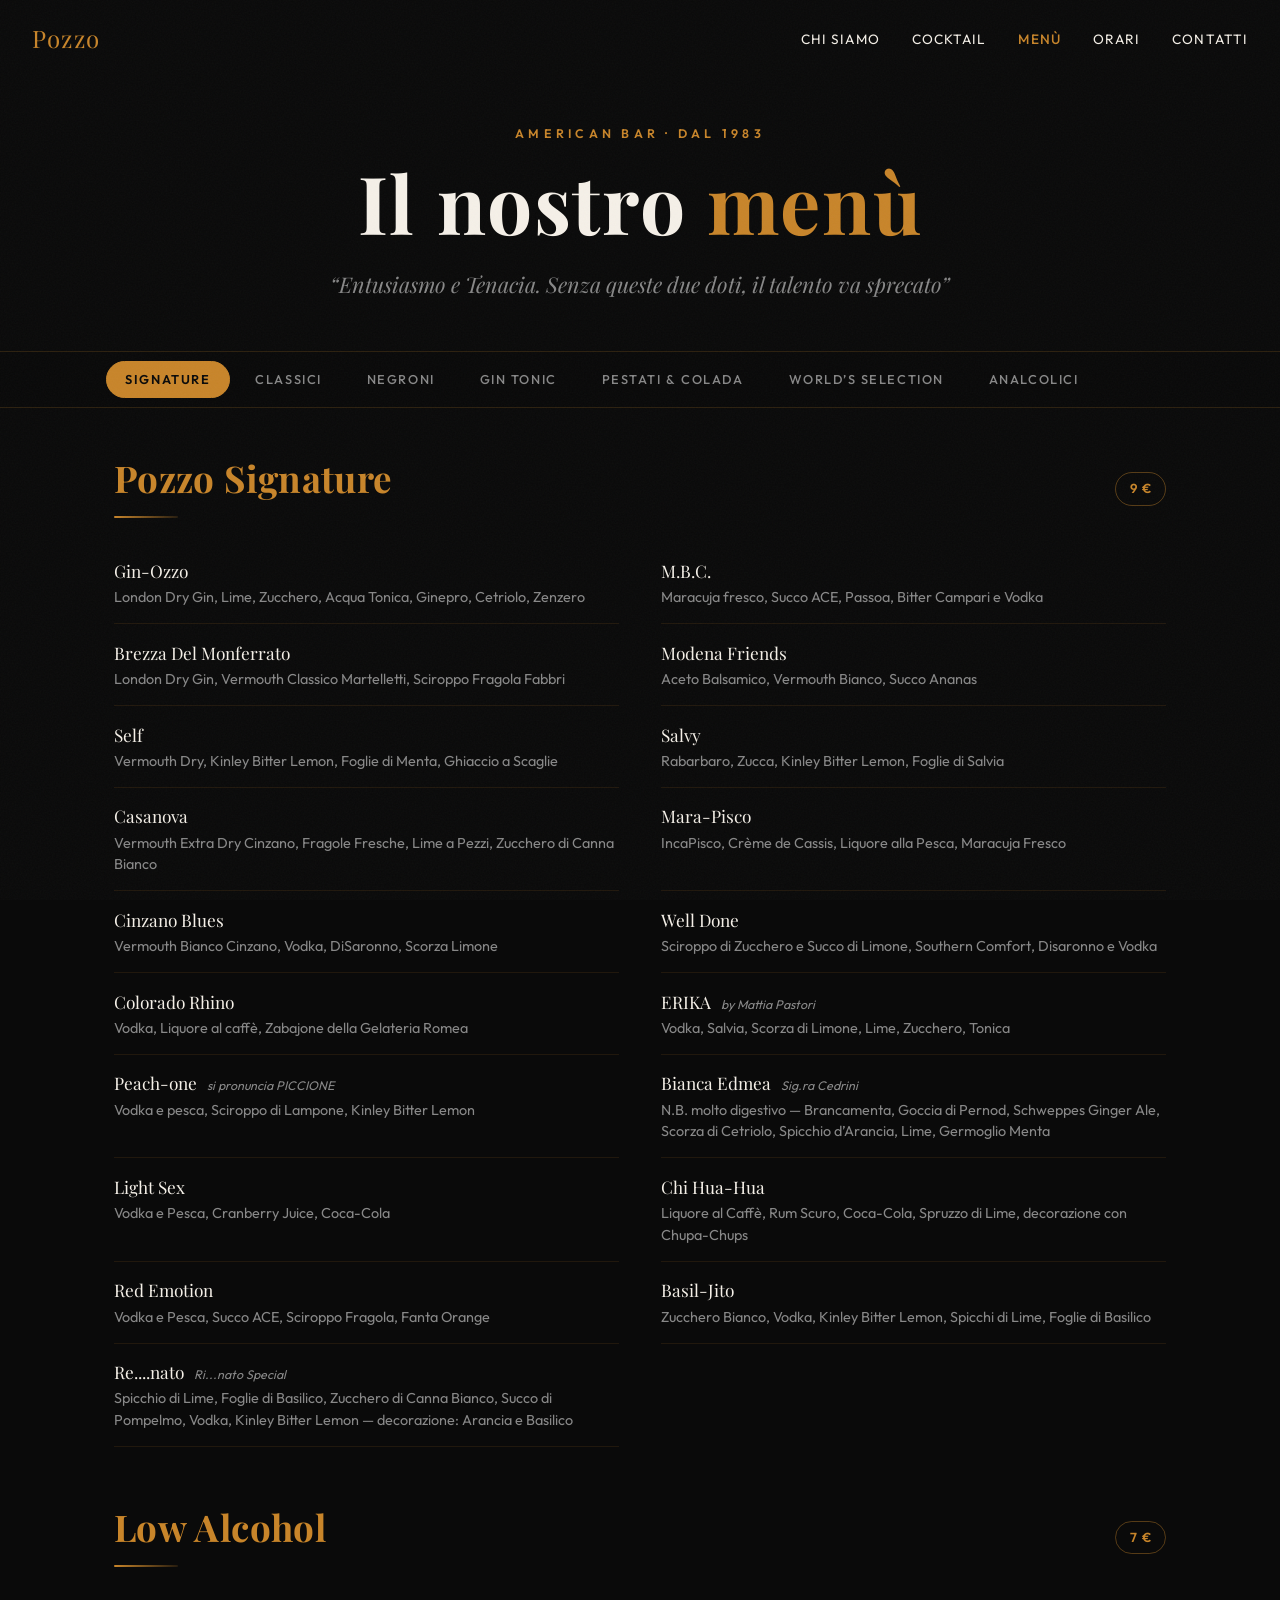
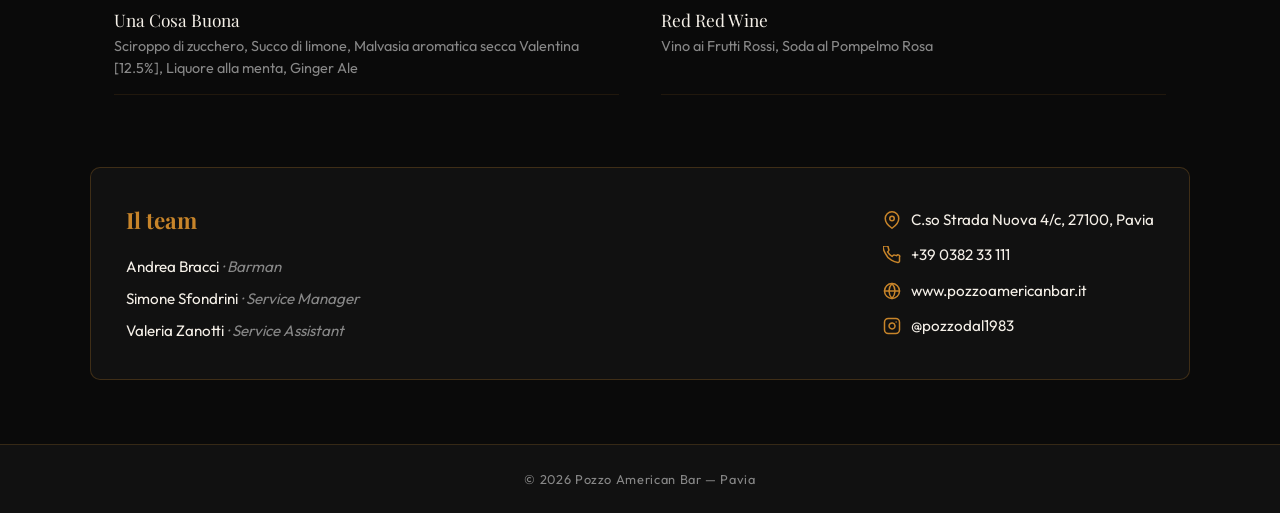
==== menu.html @ f751b8b7 "Pozzo American Bar v1 — pro cocktail gallery, enhanced hero, upscaled logo - Add 8 AI-generated stud" ====
<!DOCTYPE html>
<html lang="it">
<head>
  <meta charset="UTF-8">
  <meta name="viewport" content="width=device-width, initial-scale=1.0">
  <meta name="description" content="Il menù del Pozzo American Bar — Pavia. Cocktail d'autore, signature, gin tonic, analcolici e molto altro.">
  <title>Menù — Pozzo American Bar</title>
  <link rel="icon" type="image/png" href="assets/favicon.png">
  <meta name="theme-color" content="#0a0a0a">
  <link rel="preconnect" href="https://fonts.googleapis.com">
  <link rel="preconnect" href="https://fonts.gstatic.com" crossorigin>
  <link href="https://fonts.googleapis.com/css2?family=Outfit:wght@300;400;500;600&family=Playfair+Display:ital,wght@0,400;0,700;1,400&display=swap" rel="stylesheet">
  <link rel="stylesheet" href="style.css">
  <link rel="stylesheet" href="menu.css">
</head>
<body>
  <a href="#menu" class="skip-link">Vai al menù</a>

  <!-- NAVBAR -->
  <nav class="navbar" id="navbar">
    <a href="index.html#hero" class="navbar__logo">Pozzo</a>
    <button class="navbar__toggle" id="navToggle" aria-label="Menu">
      <span></span><span></span><span></span>
    </button>
    <ul class="navbar__links" id="navLinks">
      <li><a href="index.html#chi-siamo">Chi siamo</a></li>
      <li><a href="index.html#cocktail">Cocktail</a></li>
      <li><a href="menu.html" class="active">Menù</a></li>
      <li><a href="index.html#orari">Orari</a></li>
      <li><a href="index.html#contatti">Contatti</a></li>
    </ul>
  </nav>

  <!-- HERO TITLE -->
  <section class="menu-hero">
    <span class="menu-hero__kicker">American Bar · dal 1983</span>
    <h1 class="menu-hero__title">Il nostro <span class="accent">menù</span></h1>
    <p class="menu-hero__quote">&ldquo;Entusiasmo e Tenacia. Senza queste due doti, il talento va sprecato&rdquo;</p>
  </section>

  <!-- TAB BAR -->
  <div class="tabbar" id="tabbar">
    <div class="tabbar__inner">
      <button class="tab-btn active" data-tab="signature" onclick="switchTab('signature')">Signature</button>
      <button class="tab-btn" data-tab="classici" onclick="switchTab('classici')">Classici</button>
      <button class="tab-btn" data-tab="negroni" onclick="switchTab('negroni')">Negroni</button>
      <button class="tab-btn" data-tab="gintonic" onclick="switchTab('gintonic')">Gin Tonic</button>
      <button class="tab-btn" data-tab="pestati" onclick="switchTab('pestati')">Pestati &amp; Colada</button>
      <button class="tab-btn" data-tab="worlds" onclick="switchTab('worlds')">World&rsquo;s Selection</button>
      <button class="tab-btn" data-tab="analcolici" onclick="switchTab('analcolici')">Analcolici</button>
    </div>
  </div>

  <main class="menu" id="menu">

    <!-- ===== SIGNATURE ===== -->
    <section class="tab-content active" id="signature">
      <div class="menu-cat">
        <div class="menu-cat__head"><h2 class="menu-cat__title">Pozzo Signature</h2><span class="menu-cat__price">9 €</span></div>
        <div class="menu-cat__rule"></div>
        <div class="menu-grid">
          <article class="menu-item"><div class="menu-item__top"><span class="menu-item__name">Gin-Ozzo</span></div><p class="menu-item__desc">London Dry Gin, Lime, Zucchero, Acqua Tonica, Ginepro, Cetriolo, Zenzero</p></article>
          <article class="menu-item"><div class="menu-item__top"><span class="menu-item__name">M.B.C.</span></div><p class="menu-item__desc">Maracuja fresco, Succo ACE, Passoa, Bitter Campari e Vodka</p></article>
          <article class="menu-item"><div class="menu-item__top"><span class="menu-item__name">Brezza Del Monferrato</span></div><p class="menu-item__desc">London Dry Gin, Vermouth Classico Martelletti, Sciroppo Fragola Fabbri</p></article>
          <article class="menu-item"><div class="menu-item__top"><span class="menu-item__name">Modena Friends</span></div><p class="menu-item__desc">Aceto Balsamico, Vermouth Bianco, Succo Ananas</p></article>
          <article class="menu-item"><div class="menu-item__top"><span class="menu-item__name">Self</span></div><p class="menu-item__desc">Vermouth Dry, Kinley Bitter Lemon, Foglie di Menta, Ghiaccio a Scaglie</p></article>
          <article class="menu-item"><div class="menu-item__top"><span class="menu-item__name">Salvy</span></div><p class="menu-item__desc">Rabarbaro, Zucca, Kinley Bitter Lemon, Foglie di Salvia</p></article>
          <article class="menu-item"><div class="menu-item__top"><span class="menu-item__name">Casanova</span></div><p class="menu-item__desc">Vermouth Extra Dry Cinzano, Fragole Fresche, Lime a Pezzi, Zucchero di Canna Bianco</p></article>
          <article class="menu-item"><div class="menu-item__top"><span class="menu-item__name">Mara-Pisco</span></div><p class="menu-item__desc">IncaPisco, Crème de Cassis, Liquore alla Pesca, Maracuja Fresco</p></article>
          <article class="menu-item"><div class="menu-item__top"><span class="menu-item__name">Cinzano Blues</span></div><p class="menu-item__desc">Vermouth Bianco Cinzano, Vodka, DiSaronno, Scorza Limone</p></article>
          <article class="menu-item"><div class="menu-item__top"><span class="menu-item__name">Well Done</span></div><p class="menu-item__desc">Sciroppo di Zucchero e Succo di Limone, Southern Comfort, Disaronno e Vodka</p></article>
          <article class="menu-item"><div class="menu-item__top"><span class="menu-item__name">Colorado Rhino</span></div><p class="menu-item__desc">Vodka, Liquore al caffè, Zabajone della Gelateria Romea</p></article>
          <article class="menu-item"><div class="menu-item__top"><span class="menu-item__name">ERIKA <span class="tag">by Mattia Pastori</span></span></div><p class="menu-item__desc">Vodka, Salvia, Scorza di Limone, Lime, Zucchero, Tonica</p></article>
          <article class="menu-item"><div class="menu-item__top"><span class="menu-item__name">Peach-one <span class="tag">si pronuncia PICCIONE</span></span></div><p class="menu-item__desc">Vodka e pesca, Sciroppo di Lampone, Kinley Bitter Lemon</p></article>
          <article class="menu-item"><div class="menu-item__top"><span class="menu-item__name">Bianca Edmea <span class="tag">Sig.ra Cedrini</span></span></div><p class="menu-item__desc">N.B. molto digestivo — Brancamenta, Goccia di Pernod, Schweppes Ginger Ale, Scorza di Cetriolo, Spicchio d&rsquo;Arancia, Lime, Germoglio Menta</p></article>
          <article class="menu-item"><div class="menu-item__top"><span class="menu-item__name">Light Sex</span></div><p class="menu-item__desc">Vodka e Pesca, Cranberry Juice, Coca-Cola</p></article>
          <article class="menu-item"><div class="menu-item__top"><span class="menu-item__name">Chi Hua-Hua</span></div><p class="menu-item__desc">Liquore al Caffè, Rum Scuro, Coca-Cola, Spruzzo di Lime, decorazione con Chupa-Chups</p></article>
          <article class="menu-item"><div class="menu-item__top"><span class="menu-item__name">Red Emotion</span></div><p class="menu-item__desc">Vodka e Pesca, Succo ACE, Sciroppo Fragola, Fanta Orange</p></article>
          <article class="menu-item"><div class="menu-item__top"><span class="menu-item__name">Basil-Jito</span></div><p class="menu-item__desc">Zucchero Bianco, Vodka, Kinley Bitter Lemon, Spicchi di Lime, Foglie di Basilico</p></article>
          <article class="menu-item"><div class="menu-item__top"><span class="menu-item__name">Re....nato <span class="tag">Ri...nato Special</span></span></div><p class="menu-item__desc">Spicchio di Lime, Foglie di Basilico, Zucchero di Canna Bianco, Succo di Pompelmo, Vodka, Kinley Bitter Lemon — decorazione: Arancia e Basilico</p></article>
        </div>
      </div>

      <div class="menu-cat">
        <div class="menu-cat__head"><h2 class="menu-cat__title">Low Alcohol</h2><span class="menu-cat__price">7 €</span></div>
        <div class="menu-cat__rule"></div>
        <div class="menu-grid">
          <article class="menu-item"><div class="menu-item__top"><span class="menu-item__name">Una Cosa Buona</span></div><p class="menu-item__desc">Sciroppo di zucchero, Succo di limone, Malvasia aromatica secca Valentina [12.5%], Liquore alla menta, Ginger Ale</p></article>
          <article class="menu-item"><div class="menu-item__top"><span class="menu-item__name">Red Red Wine</span></div><p class="menu-item__desc">Vino ai Frutti Rossi, Soda al Pompelmo Rosa</p></article>
        </div>
      </div>
    </section>

    <!-- ===== CLASSICI ===== -->
    <section class="tab-content" id="classici">
      <div class="menu-cat">
        <div class="menu-cat__head"><h2 class="menu-cat__title">After</h2><span class="menu-cat__price">8 €</span></div>
        <div class="menu-cat__rule"></div>
        <div class="menu-grid">
          <article class="menu-item"><div class="menu-item__top"><span class="menu-item__name">Alexander</span></div><p class="menu-item__desc">Panna Fresca, Crema di Cacao Scura, Cognac</p></article>
          <article class="menu-item"><div class="menu-item__top"><span class="menu-item__name">Alaska</span></div><p class="menu-item__desc">London Dry Gin, Chartreuse Gialla, Orange Bitter</p></article>
          <article class="menu-item"><div class="menu-item__top"><span class="menu-item__name">Daiquiri</span></div><p class="menu-item__desc">Havana 3 años, Succo di Lime, Sciroppo di Zucchero</p></article>
          <article class="menu-item"><div class="menu-item__top"><span class="menu-item__name">Godmother</span></div><p class="menu-item__desc">Vodka, Disaronno Originale</p></article>
          <article class="menu-item"><div class="menu-item__top"><span class="menu-item__name">Godfather</span></div><p class="menu-item__desc">Scotch Whisky, Disaronno Originale</p></article>
          <article class="menu-item"><div class="menu-item__top"><span class="menu-item__name">Kamikaze</span></div><p class="menu-item__desc">Vodka, Triple Sec, Succo di lime/limone</p></article>
          <article class="menu-item"><div class="menu-item__top"><span class="menu-item__name">Rusty Nail</span></div><p class="menu-item__desc">Scotch Whisky, Drambuie</p></article>
          <article class="menu-item"><div class="menu-item__top"><span class="menu-item__name">Old Fashioned</span></div><p class="menu-item__desc">Bourbon Whisky, Zolletta di Zucchero con Angostura, Selz</p></article>
          <article class="menu-item"><div class="menu-item__top"><span class="menu-item__name">Sidecar</span></div><p class="menu-item__desc">Cognac, Cointreau, Succo di lime/limone</p></article>
          <article class="menu-item"><div class="menu-item__top"><span class="menu-item__name">Savoy Corpse Reviver</span></div><p class="menu-item__desc">Cognac, Fernet Branca, Crema di Menta Bianca</p></article>
          <article class="menu-item"><div class="menu-item__top"><span class="menu-item__name">Scarlet O&rsquo;Hara</span></div><p class="menu-item__desc">Southern Comfort, Succo di lime/limone, Sciroppo di Lampone</p></article>
          <article class="menu-item"><div class="menu-item__top"><span class="menu-item__name">Stinger</span></div><p class="menu-item__desc">Cognac, Crema di Menta Bianca</p></article>
          <article class="menu-item"><div class="menu-item__top"><span class="menu-item__name">White Russian</span></div><p class="menu-item__desc">Vodka, Liquore al Caffè, Panna Fresca (non montata)</p></article>
        </div>
      </div>

      <div class="menu-cat">
        <div class="menu-cat__head"><h2 class="menu-cat__title">Long</h2><span class="menu-cat__price">9 €</span></div>
        <div class="menu-cat__rule"></div>
        <div class="menu-grid">
          <article class="menu-item"><div class="menu-item__top"><span class="menu-item__name">Fusettone</span></div><p class="menu-item__desc">Bitter Fusetti, Soda al Pompelmo</p></article>
          <article class="menu-item"><div class="menu-item__top"><span class="menu-item__name">Horse&rsquo;s Neck <span class="tag">with the kick</span></span></div><p class="menu-item__desc">Rye Whiskey, Angostura, Schweppes Ginger Ale, lunga scorza di limone</p></article>
          <article class="menu-item"><div class="menu-item__top"><span class="menu-item__name">Horse&rsquo;s Neck <span class="tag">versione inglese</span></span></div><p class="menu-item__desc">Cognac, Angostura, Schweppes Ginger Ale, lunga scorza di limone</p></article>
          <article class="menu-item"><div class="menu-item__top"><span class="menu-item__name">Singapore Sling</span></div><p class="menu-item__desc">London Dry Gin, Cherry Brandy, Succo di lime/limone, Seltz</p></article>
          <article class="menu-item"><div class="menu-item__top"><span class="menu-item__name">Tequila Sunrise</span></div><p class="menu-item__desc">Tequila Blanco, Succo d&rsquo;Arancia, Sciroppo di Granatina</p></article>
          <article class="menu-item"><div class="menu-item__top"><span class="menu-item__name">Cuba Libre</span></div><p class="menu-item__desc">Havana Club 3 años, Spruzzo di lime, Coca-Cola — N.B. preparato dal barman, prezzo subordinato al tipo di Rum</p></article>
          <article class="menu-item"><div class="menu-item__top"><span class="menu-item__name">Rum Highball o altri distillati</span></div><p class="menu-item__desc">Rum o altri distillati con allungante a scelta a parte — N.B. preparato dal cliente</p></article>
          <article class="menu-item"><div class="menu-item__top"><span class="menu-item__name">Salty Dog</span></div><p class="menu-item__desc">Vodka Bianca, Succo di Pompelmo, Bordatura di sale</p></article>
          <article class="menu-item"><div class="menu-item__top"><span class="menu-item__name">Paloma</span></div><p class="menu-item__desc">Tequila Blanco, Succo di Pompelmo, Sciroppo d&rsquo;Agave, Succo di Lime, Soda al Pompelmo</p></article>
          <article class="menu-item"><div class="menu-item__top"><span class="menu-item__name">Mai-Tai</span></div><p class="menu-item__desc">Blend di Rum, Orange Curacao, Falernum, Succo di Lime</p></article>
          <article class="menu-item"><div class="menu-item__top"><span class="menu-item__name">Mint-Julep</span><span class="menu-item__price">10 €</span></div><p class="menu-item__desc">Bourbon Whiskey, Menta Fresca e Zucchero di canna Bianco pestati nel mortaio e passati con colino. Decorazione: Germoglio di Menta con Zucchero</p></article>
          <article class="menu-item"><div class="menu-item__top"><span class="menu-item__name">Long Island Ice Tea</span></div><p class="menu-item__desc">Vodka, Gin, White Rum, Triple Sec, Sciroppo di Zucchero e Succo di Limone, Coca-Cola</p></article>
          <article class="menu-item"><div class="menu-item__top"><span class="menu-item__name">Texas Ice Tea</span></div><p class="menu-item__desc">Vodka, Gin, White Rum, Tequila, Sciroppo di Zucchero e Succo di Limone, Coca-Cola</p></article>
          <article class="menu-item"><div class="menu-item__top"><span class="menu-item__name">Sex on the Beach</span></div><p class="menu-item__desc">Vodka, Peach Tree, Cranberry Juice, Succo d&rsquo;Arancia</p></article>
          <article class="menu-item"><div class="menu-item__top"><span class="menu-item__name">Midori on the Beach</span></div><p class="menu-item__desc">Vodka, Midori, Cranberry Juice, Succo d&rsquo;Arancia Gialla</p></article>
          <article class="menu-item"><div class="menu-item__top"><span class="menu-item__name">Sea Breeze</span></div><p class="menu-item__desc">Vodka, Succo di Pompelmo, Succo di Cranberry</p></article>
          <article class="menu-item"><div class="menu-item__top"><span class="menu-item__name">Planters Punch Special</span></div><p class="menu-item__desc">Rum Scuro, Succo d&rsquo;Arancia, Succo di lime/limone, Sciroppo di Granatina, Seltz</p></article>
        </div>
      </div>
    </section>

    <!-- ===== NEGRONI ===== -->
    <section class="tab-content" id="negroni">
      <div class="menu-cat">
        <div class="menu-cat__head"><h2 class="menu-cat__title">Negroni Style</h2><span class="menu-cat__price">8 €</span></div>
        <div class="menu-cat__rule"></div>
        <div class="menu-grid">
          <article class="menu-item"><div class="menu-item__top"><span class="menu-item__name">Negroni</span></div><p class="menu-item__desc">London Dry Gin, Vermouth Rosso, Bitter Campari</p></article>
          <article class="menu-item"><div class="menu-item__top"><span class="menu-item__name">Cedrini</span></div><p class="menu-item__desc">Havana Club 3 años, Vermouth Rosè, Bitter Campari</p></article>
          <article class="menu-item"><div class="menu-item__top"><span class="menu-item__name">White Negroni</span></div><p class="menu-item__desc">Vermouth Dry, Suze Bitter, Jenever</p></article>
          <article class="menu-item"><div class="menu-item__top"><span class="menu-item__name">Negroni del Marinaio</span><span class="menu-item__price">9 €</span></div><p class="menu-item__desc">Vermouth Rosso, Bitter Fusetti, Mezcal, Liquore al Caffè</p></article>
          <article class="menu-item"><div class="menu-item__top"><span class="menu-item__name">Boulevardier</span></div><p class="menu-item__desc">Vermouth Rosso, Bitter Campari, Bourbon Whiskey</p></article>
          <article class="menu-item"><div class="menu-item__top"><span class="menu-item__name">Nuvolari <span class="tag">by Carmine Lamorte</span></span></div><p class="menu-item__desc">Bitter Campari, Vodka, Mirto</p></article>
        </div>
      </div>
    </section>

    <!-- ===== GIN TONIC ===== -->
    <section class="tab-content" id="gintonic">
      <div class="menu-cat">
        <div class="menu-cat__head"><h2 class="menu-cat__title">Gin Tonic — Pozzo Selection</h2><span class="menu-cat__price">10 €</span></div>
        <div class="menu-cat__rule"></div>
        <div class="menu-grid">
          <article class="menu-item"><div class="menu-item__top"><span class="menu-item__name">Nordès</span></div><span class="menu-item__country">Galizia</span><p class="menu-item__desc">Salvia, Menta, Ibisco, Tè</p></article>
          <article class="menu-item"><div class="menu-item__top"><span class="menu-item__name">Fabbri</span></div><span class="menu-item__country">Emilia Romagna</span><p class="menu-item__desc">Amarena</p></article>
          <article class="menu-item"><div class="menu-item__top"><span class="menu-item__name">Canaima</span></div><span class="menu-item__country">Venezuela</span><p class="menu-item__desc">Maracuja, Acaj, Cacao e Botaniche Amazzoniche</p></article>
          <article class="menu-item"><div class="menu-item__top"><span class="menu-item__name">Boodles</span></div><span class="menu-item__country">Regno Unito</span><p class="menu-item__desc">Salvia, Rosmarino, Noce moscata</p></article>
          <article class="menu-item"><div class="menu-item__top"><span class="menu-item__name">Roku</span></div><span class="menu-item__country">Giappone</span><p class="menu-item__desc">Sakura, Tè Sencha, Peperone, Yuzu</p></article>
          <article class="menu-item"><div class="menu-item__top"><span class="menu-item__name">Bareksten</span><span class="menu-item__price">12 €</span></div><span class="menu-item__country">Norvegia</span><p class="menu-item__desc">12 Botaniche Classiche</p></article>
          <article class="menu-item"><div class="menu-item__top"><span class="menu-item__name">Ginarte</span></div><span class="menu-item__country">Toscana</span><p class="menu-item__desc">Lavanda, Pino Mugo, Fiori di Sambuco</p></article>
          <article class="menu-item"><div class="menu-item__top"><span class="menu-item__name">Più Cinque</span></div><span class="menu-item__country">Veneto</span><p class="menu-item__desc">Salvia, Zenzero, Iris</p></article>
        </div>
      </div>
    </section>

    <!-- ===== PESTATI & COLADA ===== -->
    <section class="tab-content" id="pestati">
      <div class="menu-cat">
        <div class="menu-cat__head"><h2 class="menu-cat__title">Pestati</h2><span class="menu-cat__price">8 €</span></div>
        <div class="menu-cat__rule"></div>
        <p class="menu-cat__sub">Pozzo&rsquo;s Signature</p>
        <div class="menu-grid">
          <article class="menu-item"><div class="menu-item__top"><span class="menu-item__name">Pazzo Pozzo-Pozzo Pazzo</span></div><p class="menu-item__desc">Cachaça, Vermouth Dry, spruzzo Apricot Brandy, Mandarino, Lime, Zucchero di canna bianco pestati</p></article>
          <article class="menu-item"><div class="menu-item__top"><span class="menu-item__name">Caipiorange</span></div><p class="menu-item__desc">Lime e Arancia a pezzi, Zucchero di canna, Vodka, Succo ACE</p></article>
          <article class="menu-item"><div class="menu-item__top"><span class="menu-item__name">Lond-ihna</span></div><p class="menu-item__desc">London Dry Gin, Lime a pezzi, Zucchero di canna</p></article>
        </div>
        <p class="menu-cat__sub">Classici</p>
        <div class="menu-grid">
          <article class="menu-item"><div class="menu-item__top"><span class="menu-item__name">Caipirinha</span></div><p class="menu-item__desc">Lime a pezzi, Zucchero di canna, Cachaça</p></article>
          <article class="menu-item"><div class="menu-item__top"><span class="menu-item__name">Caipiroska</span></div><p class="menu-item__desc">Lime a pezzi, Zucchero di canna, Vodka</p></article>
          <article class="menu-item"><div class="menu-item__top"><span class="menu-item__name">Caipi-Frutta</span></div><p class="menu-item__desc">Come sopra con frutta fresca preferita</p></article>
          <article class="menu-item"><div class="menu-item__top"><span class="menu-item__name">Caipirissima</span></div><p class="menu-item__desc">Con il Vostro Rum preferito — prezzo subordinato al tipo di Rum scelto</p></article>
        </div>
      </div>

      <div class="menu-cat">
        <div class="menu-cat__head"><h2 class="menu-cat__title">Colada&rsquo;s</h2><span class="menu-cat__price">8 €</span></div>
        <div class="menu-cat__rule"></div>
        <div class="menu-grid">
          <article class="menu-item"><div class="menu-item__top"><span class="menu-item__name">Pina Colada Special</span></div><p class="menu-item__desc">Rum Scuro, Latte di Cocco, Succo d&rsquo;Ananas e Ananas Fresca, Latte Condensato</p></article>
          <article class="menu-item"><div class="menu-item__top"><span class="menu-item__name">Pinky Colada</span></div><p class="menu-item__desc">Rum Bianco, Latte di Cocco, Fragole Frullate, Succo d&rsquo;Ananas</p></article>
          <article class="menu-item"><div class="menu-item__top"><span class="menu-item__name">Cio - Colada</span></div><p class="menu-item__desc">Rum Scuro, Latte di Cocco, Crema di Cacao Scura, Succo d&rsquo;Ananas</p></article>
          <article class="menu-item"><div class="menu-item__top"><span class="menu-item__name">Amaretto Colada</span></div><p class="menu-item__desc">Rum Scuro, Latte di Cocco, Disaronno Originale, Succo d&rsquo;Ananas</p></article>
        </div>
      </div>
    </section>

    <!-- ===== WORLD'S SELECTION ===== -->
    <section class="tab-content" id="worlds">
      <div class="menu-cat">
        <div class="menu-cat__head"><h2 class="menu-cat__title">World&rsquo;s Selection</h2><span class="menu-cat__price">PRE · 8 €</span></div>
        <div class="menu-cat__rule"></div>
        <div class="menu-grid">
          <article class="menu-item"><div class="menu-item__top"><span class="menu-item__name">Americano</span></div><p class="menu-item__desc">Vermouth Rosso, Bitter Campari, Seltz</p></article>
          <article class="menu-item"><div class="menu-item__top"><span class="menu-item__name">Cosmopolitan</span></div><p class="menu-item__desc">Vodka, Cointreau, Cranberry Juice, Cordial Lime</p></article>
          <article class="menu-item"><div class="menu-item__top"><span class="menu-item__name">Basil Smash</span></div><p class="menu-item__desc">Sciroppo di Zucchero e Succo di Limone, London Dry Gin, Foglie di Basilico</p></article>
          <article class="menu-item"><div class="menu-item__top"><span class="menu-item__name">Manhattan</span><span class="menu-item__price">9 €</span></div><p class="menu-item__desc">Rye Whiskey, Vermouth Rosso, Angostura</p></article>
          <article class="menu-item"><div class="menu-item__top"><span class="menu-item__name">Red Snapper</span><span class="menu-item__price">10 €</span></div><p class="menu-item__desc">Succo di Pomodoro condito e Gin Mare</p></article>
          <article class="menu-item"><div class="menu-item__top"><span class="menu-item__name">Porno Star Martini</span><span class="menu-item__price">10 €</span></div><p class="menu-item__desc">Sciroppo di Zucchero e Succo di Limone, Maracuja fresco, Vaniglia, Passoa, Vodka — Prosecco a parte</p></article>
          <article class="menu-item"><div class="menu-item__top"><span class="menu-item__name">Paper Plane</span></div><p class="menu-item__desc">Bourbon Whiskey, Aperol, Amaro Nonino, Succo di Lime</p></article>
          <article class="menu-item"><div class="menu-item__top"><span class="menu-item__name">French 75</span></div><p class="menu-item__desc">Sciroppo di zucchero e Succo di Limone, London Dry Gin, Spumante Metodo Classico</p></article>
          <article class="menu-item"><div class="menu-item__top"><span class="menu-item__name">Gimlet</span></div><p class="menu-item__desc">Rose&rsquo;s Lime Juice Cordial, London Dry Gin, Seltz</p></article>
          <article class="menu-item"><div class="menu-item__top"><span class="menu-item__name">Martinez</span></div><p class="menu-item__desc">London Dry Gin, Vermouth rosso, Maraschino e Orange Bitter</p></article>
          <article class="menu-item"><div class="menu-item__top"><span class="menu-item__name">Garibaldi</span></div><p class="menu-item__desc">Campari, Spremuta d&rsquo;Arancia</p></article>
          <article class="menu-item"><div class="menu-item__top"><span class="menu-item__name">Margarita</span></div><p class="menu-item__desc">Tequila Blanco, Succo di Lime, Triple Sec e bordatura di sale</p></article>
          <article class="menu-item"><div class="menu-item__top"><span class="menu-item__name">Tommy&rsquo;s Margarita</span></div><p class="menu-item__desc">Tequila Blanco, Succo di Lime, Sciroppo d&rsquo;Agave</p></article>
        </div>
      </div>
    </section>

    <!-- ===== ANALCOLICI ===== -->
    <section class="tab-content" id="analcolici">
      <div class="menu-cat">
        <div class="menu-cat__head"><h2 class="menu-cat__title">Analcolici</h2><span class="menu-cat__price">7 €</span></div>
        <div class="menu-cat__rule"></div>
        <p class="menu-cat__sub">World&rsquo;s Selection</p>
        <div class="menu-grid">
          <article class="menu-item"><div class="menu-item__top"><span class="menu-item__name">Florida</span></div><p class="menu-item__desc">Succo di Pompelmo, Succo d&rsquo;arancia, Succo di limone/lime, Sciroppo di zucchero, Seltz e menta</p></article>
          <article class="menu-item"><div class="menu-item__top"><span class="menu-item__name">Shirley Temple <span class="tag">versione Americana</span></span></div><p class="menu-item__desc">Succo di limone/lime, sciroppo di granatina, Schweppes Ginger Ale</p></article>
          <article class="menu-item"><div class="menu-item__top"><span class="menu-item__name">Virgin Mary</span></div><p class="menu-item__desc">Succo di pomodoro condito</p></article>
          <article class="menu-item"><div class="menu-item__top"><span class="menu-item__name">Horse&rsquo;s Neck originale</span></div><p class="menu-item__desc">Angostura, Schweppes Ginger Ale, lunga scorza di limone</p></article>
          <article class="menu-item"><div class="menu-item__top"><span class="menu-item__name">Virgin Colada special</span></div><p class="menu-item__desc">Latte di Cocco, Succo d&rsquo;ananas, Latte condensato</p></article>
        </div>
        <p class="menu-cat__sub">Pozzo&rsquo;s Signature</p>
        <div class="menu-grid">
          <article class="menu-item"><div class="menu-item__top"><span class="menu-item__name">Tanqueray 0.0% Tonic</span></div><p class="menu-item__desc">Coriandolo, Ginepro, Angelica, Liquirizia</p></article>
          <article class="menu-item"><div class="menu-item__top"><span class="menu-item__name">Re...Nato Analcolico</span></div><p class="menu-item__desc">Succo di lime, Foglie di basilico, Zucchero di canna bianco, Succo di pompelmo, Tonica, Lemonsoda</p></article>
          <article class="menu-item"><div class="menu-item__top"><span class="menu-item__name">Pozzo new Age</span></div><p class="menu-item__desc">Succo di lime, Succo ai frutti di bosco, Succo d&rsquo;arancia, Sciroppo alla mela verde, Kinley Bitter Lemon</p></article>
          <article class="menu-item"><div class="menu-item__top"><span class="menu-item__name">Kiwi-Exotic</span></div><p class="menu-item__desc">Succo di lime, Succo di ananas e Tropicale, Sciroppo di kiwi, Fanta Orange</p></article>
          <article class="menu-item"><div class="menu-item__top"><span class="menu-item__name">Raspberry Kiss</span></div><p class="menu-item__desc">Cranberry Juice, Sciroppo di lampone, Succo d&rsquo;arancia e limone, Seltz</p></article>
        </div>
      </div>
    </section>

  </main>

  <!-- TEAM + CONTACTS -->
  <section class="menu-team">
    <div>
      <h2 class="menu-team__title">Il team</h2>
      <div class="menu-team__people">
        <p class="menu-team__person">Andrea Bracci <span>· Barman</span></p>
        <p class="menu-team__person">Simone Sfondrini <span>· Service Manager</span></p>
        <p class="menu-team__person">Valeria Zanotti <span>· Service Assistant</span></p>
      </div>
    </div>
    <div class="menu-team__contacts">
      <p>
        <svg xmlns="http://www.w3.org/2000/svg" width="18" height="18" viewBox="0 0 24 24" fill="none" stroke="currentColor" stroke-width="2" stroke-linecap="round" stroke-linejoin="round"><path d="M21 10c0 7-9 13-9 13s-9-6-9-13a9 9 0 0118 0z"/><circle cx="12" cy="10" r="3"/></svg>
        C.so Strada Nuova 4/c, 27100, Pavia
      </p>
      <a href="tel:+39038233111">
        <svg xmlns="http://www.w3.org/2000/svg" width="18" height="18" viewBox="0 0 24 24" fill="none" stroke="currentColor" stroke-width="2" stroke-linecap="round" stroke-linejoin="round"><path d="M22 16.92v3a2 2 0 01-2.18 2 19.79 19.79 0 01-8.63-3.07A19.5 19.5 0 013.07 9.8 19.79 19.79 0 01.02 1.18 2 2 0 012 0h3a2 2 0 012 1.72c.12.96.36 1.9.72 2.81a2 2 0 01-.45 2.11L6.09 7.91a16 16 0 006 6l1.27-1.27a2 2 0 012.11-.45c.91.36 1.85.6 2.81.72A2 2 0 0122 14.92v2z"/></svg>
        +39 0382 33 111
      </a>
      <a href="https://www.pozzoamericanbar.it" target="_blank" rel="noopener">
        <svg xmlns="http://www.w3.org/2000/svg" width="18" height="18" viewBox="0 0 24 24" fill="none" stroke="currentColor" stroke-width="2" stroke-linecap="round" stroke-linejoin="round"><circle cx="12" cy="12" r="10"/><line x1="2" y1="12" x2="22" y2="12"/><path d="M12 2a15.3 15.3 0 014 10 15.3 15.3 0 01-4 10 15.3 15.3 0 01-4-10 15.3 15.3 0 014-10z"/></svg>
        www.pozzoamericanbar.it
      </a>
      <a href="https://www.instagram.com/pozzodal1983" target="_blank" rel="noopener">
        <svg xmlns="http://www.w3.org/2000/svg" width="18" height="18" viewBox="0 0 24 24" fill="none" stroke="currentColor" stroke-width="2" stroke-linecap="round" stroke-linejoin="round"><rect x="2" y="2" width="20" height="20" rx="5" ry="5"/><path d="M16 11.37A4 4 0 1112.63 8 4 4 0 0116 11.37z"/><line x1="17.5" y1="6.5" x2="17.51" y2="6.5"/></svg>
        @pozzodal1983
      </a>
    </div>
  </section>

  <footer class="footer">
    <p>&copy; 2026 Pozzo American Bar &mdash; Pavia</p>
  </footer>

  <script src="script.js"></script>
  <script src="menu.js"></script>
</body>
</html>
---- style.css ----
/* ── Variables ── */
:root {
  --bg-primary: #0a0a0a;
  --bg-secondary: #111111;
  --accent: #c8852a;
  --accent-glow: rgba(200, 133, 42, 0.3);
  --text-primary: #f5f0e8;
  --text-muted: #888888;
  --font-serif: 'Playfair Display', serif;
  --font-sans: 'Outfit', sans-serif;
  --section-padding: 5rem 0;
  --container-width: 1100px;
  --transition: 0.3s ease;
}

/* ── Reset ── */
*, *::before, *::after { box-sizing: border-box; margin: 0; padding: 0; }
html { scroll-behavior: smooth; }
body {
  background-color: var(--bg-primary);
  color: var(--text-primary);
  font-family: var(--font-sans);
  font-size: 1rem;
  line-height: 1.6;
}
body::after {
  content: '';
  position: fixed;
  inset: 0;
  pointer-events: none;
  z-index: 9998;
  opacity: 0.035;
  background-image: url("data:image/svg+xml,%3Csvg xmlns='http://www.w3.org/2000/svg' width='200' height='200'%3E%3Cfilter id='n'%3E%3CfeTurbulence type='fractalNoise' baseFrequency='0.65' numOctaves='3' stitchTiles='stitch'/%3E%3C/filter%3E%3Crect width='200' height='200' filter='url(%23n)'/%3E%3C/svg%3E");
  background-size: 200px 200px;
}
a { color: inherit; text-decoration: none; }
ul { list-style: none; }
img { display: block; max-width: 100%; }

/* ── Skip link ── */
.skip-link {
  position: absolute;
  top: -100%;
  left: 1rem;
  padding: 0.5rem 1rem;
  background: var(--accent);
  color: var(--bg-primary);
  font-size: 0.85rem;
  font-weight: 600;
  z-index: 10000;
  transition: top 0.2s ease;
}
.skip-link:focus { top: 1rem; }

/* ── Utilities ── */
.container {
  max-width: var(--container-width);
  margin: 0 auto;
  padding: 0 1.5rem;
}
.accent { color: var(--accent); }

.section { padding: var(--section-padding); }
.section + .section { border-top: 1px solid rgba(200, 133, 42, 0.2); }

.section__title {
  font-family: var(--font-serif);
  font-size: clamp(1.8rem, 4vw, 2.8rem);
  color: var(--accent);
  margin-bottom: 2rem;
  letter-spacing: 0.02em;
  text-wrap: balance;
}

/* ── Fade-in ── */
.fade-in { opacity: 0; transform: translateY(24px); transition: opacity 0.6s ease, transform 0.6s ease; }
.fade-in.visible { opacity: 1; transform: translateY(0); }

/* ── Button ── */
.btn {
  display: inline-block;
  margin-top: 2rem;
  padding: 0.75rem 2rem;
  border: 1px solid var(--accent);
  color: var(--accent);
  font-family: var(--font-sans);
  font-size: 0.9rem;
  font-weight: 500;
  letter-spacing: 0.08em;
  text-transform: uppercase;
  transition: background-color var(--transition), color var(--transition), transform 0.15s ease;
}
.btn:hover { background-color: var(--accent); color: var(--bg-primary); }
.btn:active { transform: scale(0.97) translateY(1px); }

/* ── Navbar ── */
.navbar {
  position: fixed;
  top: 0; left: 0; right: 0;
  z-index: 100;
  display: flex;
  align-items: center;
  justify-content: space-between;
  padding: 1.2rem 2rem;
  transition: background-color var(--transition), border-bottom var(--transition);
}
.navbar.scrolled {
  background-color: var(--bg-secondary);
  border-bottom: 1px solid var(--accent);
}
.navbar__logo {
  font-family: var(--font-serif);
  font-size: 1.5rem;
  color: var(--accent);
  letter-spacing: 0.05em;
}
.navbar__links {
  display: flex;
  gap: 2rem;
}
.navbar__links a {
  font-size: 0.85rem;
  font-weight: 400;
  letter-spacing: 0.08em;
  text-transform: uppercase;
  color: var(--text-primary);
  transition: color var(--transition);
}
.navbar__links a:hover { color: var(--accent); }
.navbar__links a.active { color: var(--accent); font-weight: 500; }

.navbar__toggle {
  display: none;
  flex-direction: column;
  gap: 5px;
  background: none;
  border: none;
  cursor: pointer;
  padding: 0.25rem;
}
.navbar__toggle span {
  display: block;
  width: 24px;
  height: 2px;
  background-color: var(--text-primary);
  transition: var(--transition);
}

/* ── Hero ── */
.hero {
  position: relative;
  min-height: 100dvh;
  background-image: url('assets/hero.webp');
  background-size: cover;
  background-position: center 30%;
  display: flex;
  align-items: center;
  justify-content: center;
  text-align: center;
}
.hero__overlay {
  position: absolute;
  inset: 0;
  background-color: rgba(0, 0, 0, 0.35);
}
.hero__content {
  position: relative;
  z-index: 1;
  padding: 1rem;
}
.hero__logo {
  width: clamp(200px, 40vw, 420px);
  height: auto;
  margin-bottom: 1.8rem;
  filter: drop-shadow(0 2px 12px rgba(0,0,0,0.5));
}
.hero__tagline {
  font-family: var(--font-serif);
  font-size: clamp(1rem, 3vw, 1.5rem);
  color: var(--text-primary);
  letter-spacing: 0.15em;
  text-transform: uppercase;
  margin-bottom: 0.5rem;
}
.hero__subtitle {
  font-size: 0.95rem;
  color: rgba(255, 255, 255, 0.85);
  letter-spacing: 0.05em;
}

/* ── Chi siamo ── */
.chi-siamo {
  background-color: var(--bg-secondary);
  position: relative;
  overflow: hidden;
}
.chi-siamo::before {
  content: '1983';
  position: absolute;
  right: -1rem;
  top: 50%;
  transform: translateY(-50%);
  font-family: var(--font-serif);
  font-size: clamp(7rem, 15vw, 13rem);
  font-weight: 700;
  color: var(--accent);
  opacity: 0.06;
  pointer-events: none;
  user-select: none;
  line-height: 1;
  letter-spacing: -0.02em;
}
.chi-siamo__text {
  font-family: var(--font-serif);
  font-size: clamp(1.1rem, 2.5vw, 1.4rem);
  color: var(--text-primary);
  max-width: 680px;
  line-height: 1.8;
  font-style: italic;
}

/* ── Cocktail ── */
.cocktail__intro {
  font-size: 1rem;
  color: var(--text-muted);
  margin-bottom: 2.5rem;
  letter-spacing: 0.05em;
}
.cocktail__grid {
  display: grid;
  grid-template-columns: repeat(3, 1fr);
  gap: 1rem;
}
.card {
  display: flex;
  align-items: center;
  gap: 0.75rem;
  padding: 1rem 1.2rem;
  border: 1px solid rgba(200, 133, 42, 0.4);
  opacity: 0;
  transform: translateY(10px);
  transition: opacity 0.4s ease var(--stagger, 0s), transform 0.4s ease var(--stagger, 0s), box-shadow var(--transition), background-color var(--transition);
}
.cocktail.visible .card {
  opacity: 1;
  transform: translateY(0);
}
.card:hover {
  box-shadow: 0 0 16px rgba(200, 133, 42, 0.2);
  background-color: rgba(200, 133, 42, 0.06);
}
.card__name {
  font-family: var(--font-serif);
  font-size: 0.95rem;
  color: var(--text-primary);
}
.card__price {
  font-family: var(--font-sans);
  font-size: 0.85rem;
  font-weight: 500;
  color: var(--accent);
  white-space: nowrap;
  margin-left: auto;
}

/* ── Orari ── */
.orari { background-color: var(--bg-secondary); }
.orari__table { width: 100%; max-width: 480px; border-collapse: collapse; }
.orari__table td {
  padding: 0.75rem 0;
  font-size: 0.95rem;
  border-bottom: 1px solid rgba(255, 255, 255, 0.05);
}
.orari__table td:last-child { text-align: right; color: var(--accent); }
.orari__table tr.chiuso td { color: var(--text-muted); }
.orari__table tr.chiuso td:last-child { color: var(--text-muted); }

/* ── Contatti ── */
.contatti__info { display: flex; flex-direction: column; gap: 1rem; margin-bottom: 2rem; }
.contatti__info p {
  display: flex;
  align-items: center;
  gap: 0.75rem;
  font-size: 0.95rem;
  color: var(--text-primary);
}
.contatti__info svg { color: var(--accent); flex-shrink: 0; }
.contatti__info a { transition: color var(--transition); }
.contatti__info a:hover { color: var(--accent); }
.contatti__social { display: flex; gap: 1.5rem; }
.contatti__social a {
  color: var(--text-muted);
  transition: color var(--transition);
}
.contatti__social a:hover { color: var(--accent); }

/* ── Footer ── */
.footer {
  background-color: var(--bg-secondary);
  border-top: 1px solid rgba(200, 133, 42, 0.2);
  padding: 1.5rem;
  text-align: center;
  font-size: 0.8rem;
  color: var(--text-muted);
  letter-spacing: 0.05em;
}

/* ── Responsive ── */
@media (max-width: 768px) {
  .cocktail__grid { grid-template-columns: repeat(2, 1fr); }
}

@media (max-width: 480px) {
  .cocktail__grid { grid-template-columns: 1fr; }
  .navbar__toggle { display: flex; }
  .navbar__links {
    display: none;
    position: absolute;
    top: 100%; left: 0; right: 0;
    flex-direction: column;
    background-color: var(--bg-secondary);
    padding: 1rem 2rem;
    gap: 1rem;
    border-bottom: 1px solid var(--accent);
  }
  .navbar__links.open { display: flex; }
}

/* ── Cocktail Gallery ── */
.gallery {
  padding: clamp(2.5rem, 6vw, 4.5rem) 0;
  overflow: hidden;
  background-color: var(--bg-primary);
}
.gallery__grid {
  display: grid;
  grid-template-columns: repeat(4, 1fr);
  gap: 0.9rem;
}
.gallery__item {
  margin: 0;
  overflow: hidden;
  border-radius: 6px;
  border: 1px solid rgba(200, 133, 42, 0.28);
  background-color: var(--bg-secondary);
  aspect-ratio: 4 / 5;
  box-shadow: 0 8px 28px rgba(18, 8, 0, 0.5);
}
.gallery__item img {
  width: 100%;
  height: 100%;
  object-fit: cover;
  display: block;
  filter: brightness(0.95) saturate(1.05);
  transition: transform 0.6s ease, filter 0.5s ease;
}
.gallery__item:hover {
  border-color: var(--accent);
}
.gallery__item:hover img {
  transform: scale(1.05);
  filter: brightness(1.08) saturate(1.2);
}

@media (max-width: 900px) {
  .gallery__grid { grid-template-columns: repeat(2, 1fr); }
}
@media (max-width: 420px) {
  .gallery__grid { grid-template-columns: 1fr; gap: 1.1rem; }
}
---- menu.css ----
/* ============================================================
   POZZO — Menu page (Gold Noir). Reuses tokens from style.css
   ============================================================ */

/* ── Menu hero / title ── */
.menu-hero {
  position: relative;
  padding: 7.5rem 1.5rem 1.5rem;
  text-align: center;
}
.menu-hero__kicker {
  display: inline-block;
  font-family: var(--font-sans);
  font-size: 0.78rem;
  font-weight: 600;
  letter-spacing: 0.34em;
  text-transform: uppercase;
  color: var(--accent);
  margin-bottom: 1rem;
}
.menu-hero__title {
  font-family: var(--font-serif);
  font-size: clamp(2.6rem, 8vw, 5rem);
  line-height: 1.05;
  color: var(--text-primary);
  letter-spacing: 0.02em;
}
.menu-hero__title .accent { color: var(--accent); }
.menu-hero__quote {
  font-family: var(--font-serif);
  font-style: italic;
  font-size: clamp(1rem, 2.4vw, 1.35rem);
  line-height: 1.7;
  color: var(--text-muted);
  max-width: 640px;
  margin: 1.4rem auto 0;
}

/* ── Sticky tab bar (sits below the fixed navbar) ── */
.tabbar {
  position: sticky;
  top: 3.9rem;          /* sit just below the fixed v1 navbar (~62px) */
  z-index: 90;
  margin-top: 1.5rem;
  background: rgba(10, 10, 10, 0.82);
  backdrop-filter: blur(14px);
  -webkit-backdrop-filter: blur(14px);
  border-top: 1px solid rgba(200, 133, 42, 0.18);
  border-bottom: 1px solid rgba(200, 133, 42, 0.18);
}
.tabbar__inner {
  display: flex;
  gap: 0.4rem;
  max-width: 1100px;
  margin: 0 auto;
  padding: 0.55rem 1rem;
  overflow-x: auto;
  scrollbar-width: none;
}
.tabbar__inner::-webkit-scrollbar { display: none; }
.tab-btn {
  flex-shrink: 0;
  background: none;
  border: 1px solid transparent;
  cursor: pointer;
  font-family: var(--font-sans);
  font-size: 0.8rem;
  font-weight: 500;
  letter-spacing: 0.12em;
  text-transform: uppercase;
  color: var(--text-muted);
  padding: 0.6rem 1.15rem;
  border-radius: 999px;
  white-space: nowrap;
  transition: color var(--transition), background-color var(--transition), border-color var(--transition);
}
.tab-btn:hover { color: var(--text-primary); }
.tab-btn.active {
  color: var(--bg-primary);
  background-color: var(--accent);
  border-color: var(--accent);
  font-weight: 600;
}

/* ── Menu body ── */
.menu { max-width: 1100px; margin: 0 auto; padding: 2.6rem 1.5rem 4.5rem; }
.tab-content { display: none; }
.tab-content.active { display: block; }

/* ── Category ── */
.menu-cat { margin-bottom: 3.2rem; }
.menu-cat:last-child { margin-bottom: 0; }
.menu-cat__head {
  display: flex;
  align-items: baseline;
  justify-content: space-between;
  gap: 1rem;
  margin-bottom: 0.5rem;
}
.menu-cat__title {
  font-family: var(--font-serif);
  font-size: clamp(1.5rem, 3.6vw, 2.3rem);
  color: var(--accent);
  letter-spacing: 0.01em;
}
.menu-cat__price {
  flex-shrink: 0;
  font-family: var(--font-sans);
  font-weight: 600;
  font-size: 0.82rem;
  letter-spacing: 0.06em;
  color: var(--accent);
  white-space: nowrap;
  padding: 0.32rem 0.85rem;
  border-radius: 999px;
  border: 1px solid rgba(200, 133, 42, 0.4);
}
.menu-cat__rule {
  width: 64px;
  height: 2px;
  border-radius: 2px;
  background: linear-gradient(90deg, var(--accent), rgba(200, 133, 42, 0.15));
  margin-bottom: 1.7rem;
}
.menu-cat__sub {
  font-family: var(--font-sans);
  font-size: 0.74rem;
  font-weight: 600;
  letter-spacing: 0.2em;
  text-transform: uppercase;
  color: var(--accent);
  margin: 1.8rem 0 1rem;
  padding-left: 0.1rem;
}
.menu-cat__sub:first-of-type { margin-top: 0; }

/* ── Item grid ── */
.menu-grid {
  display: grid;
  grid-template-columns: repeat(2, 1fr);
  column-gap: 2.6rem;
  row-gap: 0.2rem;
}
.menu-item {
  padding: 0.9rem 0;
  border-bottom: 1px solid rgba(200, 133, 42, 0.12);
}
.menu-item__top {
  display: flex;
  align-items: baseline;
  justify-content: space-between;
  gap: 0.8rem;
}
.menu-item__name {
  font-family: var(--font-serif);
  font-size: 1.08rem;
  color: var(--text-primary);
  line-height: 1.3;
}
.menu-item__name .tag {
  font-family: var(--font-sans);
  font-style: italic;
  font-size: 0.78rem;
  color: var(--text-muted);
  margin-left: 0.4rem;
}
.menu-item__price {
  flex-shrink: 0;
  font-family: var(--font-sans);
  font-weight: 600;
  font-size: 0.82rem;
  color: var(--accent);
  white-space: nowrap;
}
.menu-item__country {
  display: block;
  font-family: var(--font-sans);
  font-size: 0.7rem;
  font-weight: 600;
  letter-spacing: 0.14em;
  text-transform: uppercase;
  color: var(--accent);
  opacity: 0.85;
  margin-top: 0.25rem;
}
.menu-item__desc {
  font-family: var(--font-sans);
  font-size: 0.9rem;
  line-height: 1.5;
  color: var(--text-muted);
  margin-top: 0.3rem;
}

/* entrance animation when a tab becomes active */
.tab-content.active .menu-item {
  opacity: 0;
  animation: menuIn 0.5s ease forwards;
  animation-delay: var(--d, 0s);
}
@keyframes menuIn { from { opacity: 0; transform: translateY(14px); } to { opacity: 1; transform: none; } }

/* ── Footer team block ── */
.menu-team {
  max-width: 1100px;
  margin: 0 auto 4rem;
  padding: 2.2rem;
  border-radius: 10px;
  background-color: var(--bg-secondary);
  border: 1px solid rgba(200, 133, 42, 0.25);
  display: flex;
  flex-wrap: wrap;
  gap: 2rem;
  justify-content: space-between;
  align-items: center;
}
.menu-team__title {
  font-family: var(--font-serif);
  font-size: 1.4rem;
  color: var(--accent);
  margin-bottom: 1rem;
}
.menu-team__people { display: flex; flex-direction: column; gap: 0.5rem; }
.menu-team__person { font-size: 0.95rem; color: var(--text-primary); }
.menu-team__person span { color: var(--text-muted); font-style: italic; }
.menu-team__contacts { display: flex; flex-direction: column; gap: 0.7rem; font-size: 0.95rem; }
.menu-team__contacts a, .menu-team__contacts p {
  display: flex; align-items: center; gap: 0.6rem; color: var(--text-primary); transition: color var(--transition);
}
.menu-team__contacts a:hover { color: var(--accent); }
.menu-team__contacts svg { color: var(--accent); flex-shrink: 0; }

@media (max-width: 700px) {
  .menu-grid { grid-template-columns: 1fr; }
  .menu-team { flex-direction: column; align-items: flex-start; }
}
@media (prefers-reduced-motion: reduce) {
  .tab-content.active .menu-item { opacity: 1; animation: none; }
}
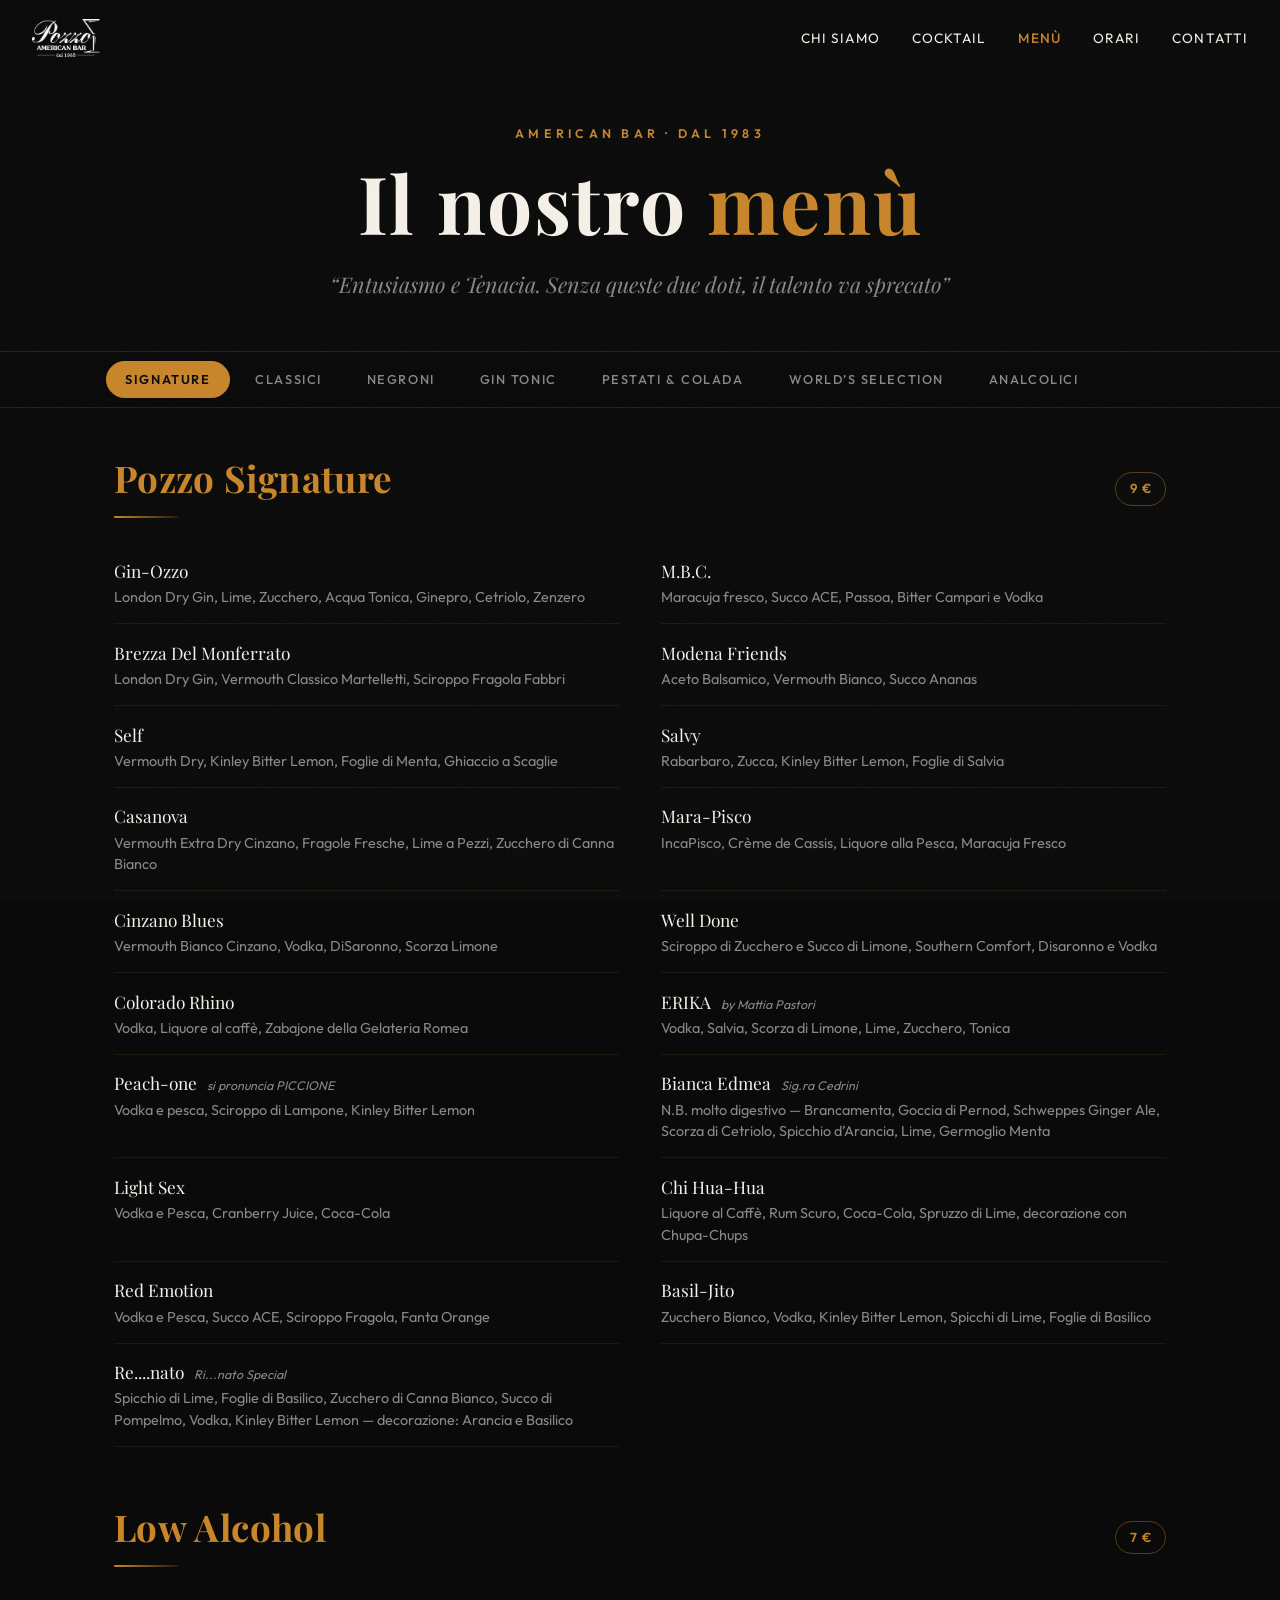
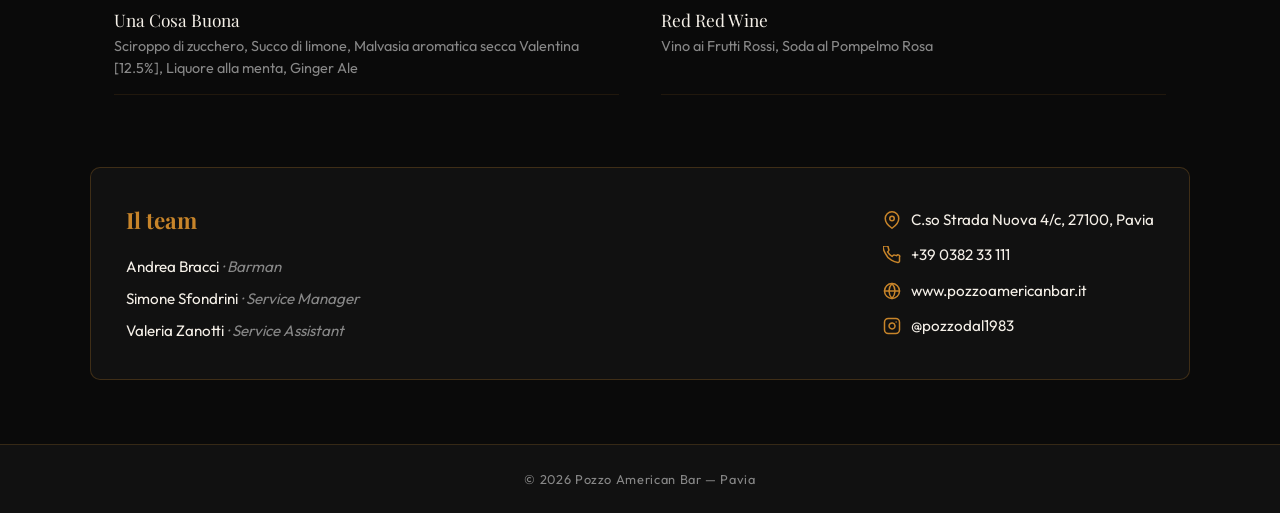
==== commit 549480cd: "Hero: cinematic bottle-shelf background; navbar uses the Pozzo logo image - Replace hero background " ====
--- a/menu.html
+++ b/menu.html
@@ -18,7 +18,7 @@
 
   <!-- NAVBAR -->
   <nav class="navbar" id="navbar">
-    <a href="index.html#hero" class="navbar__logo">Pozzo</a>
+    <a href="index.html#hero" class="navbar__logo" aria-label="Pozzo American Bar"><img src="assets/logo-transparent.png" alt="Pozzo American Bar"></a>
     <button class="navbar__toggle" id="navToggle" aria-label="Menu">
       <span></span><span></span><span></span>
     </button>
--- a/style.css
+++ b/style.css
@@ -109,11 +109,17 @@
   border-bottom: 1px solid var(--accent);
 }
 .navbar__logo {
-  font-family: var(--font-serif);
-  font-size: 1.5rem;
-  color: var(--accent);
-  letter-spacing: 0.05em;
-}
+  display: inline-flex;
+  align-items: center;
+}
+.navbar__logo img {
+  height: 38px;
+  width: auto;
+  display: block;
+  filter: drop-shadow(0 2px 8px rgba(0, 0, 0, 0.55));
+  transition: height var(--transition);
+}
+.navbar.scrolled .navbar__logo img { height: 32px; }
 .navbar__links {
   display: flex;
   gap: 2rem;
@@ -152,7 +158,7 @@
   min-height: 100dvh;
   background-image: url('assets/hero.webp');
   background-size: cover;
-  background-position: center 30%;
+  background-position: center center;
   display: flex;
   align-items: center;
   justify-content: center;
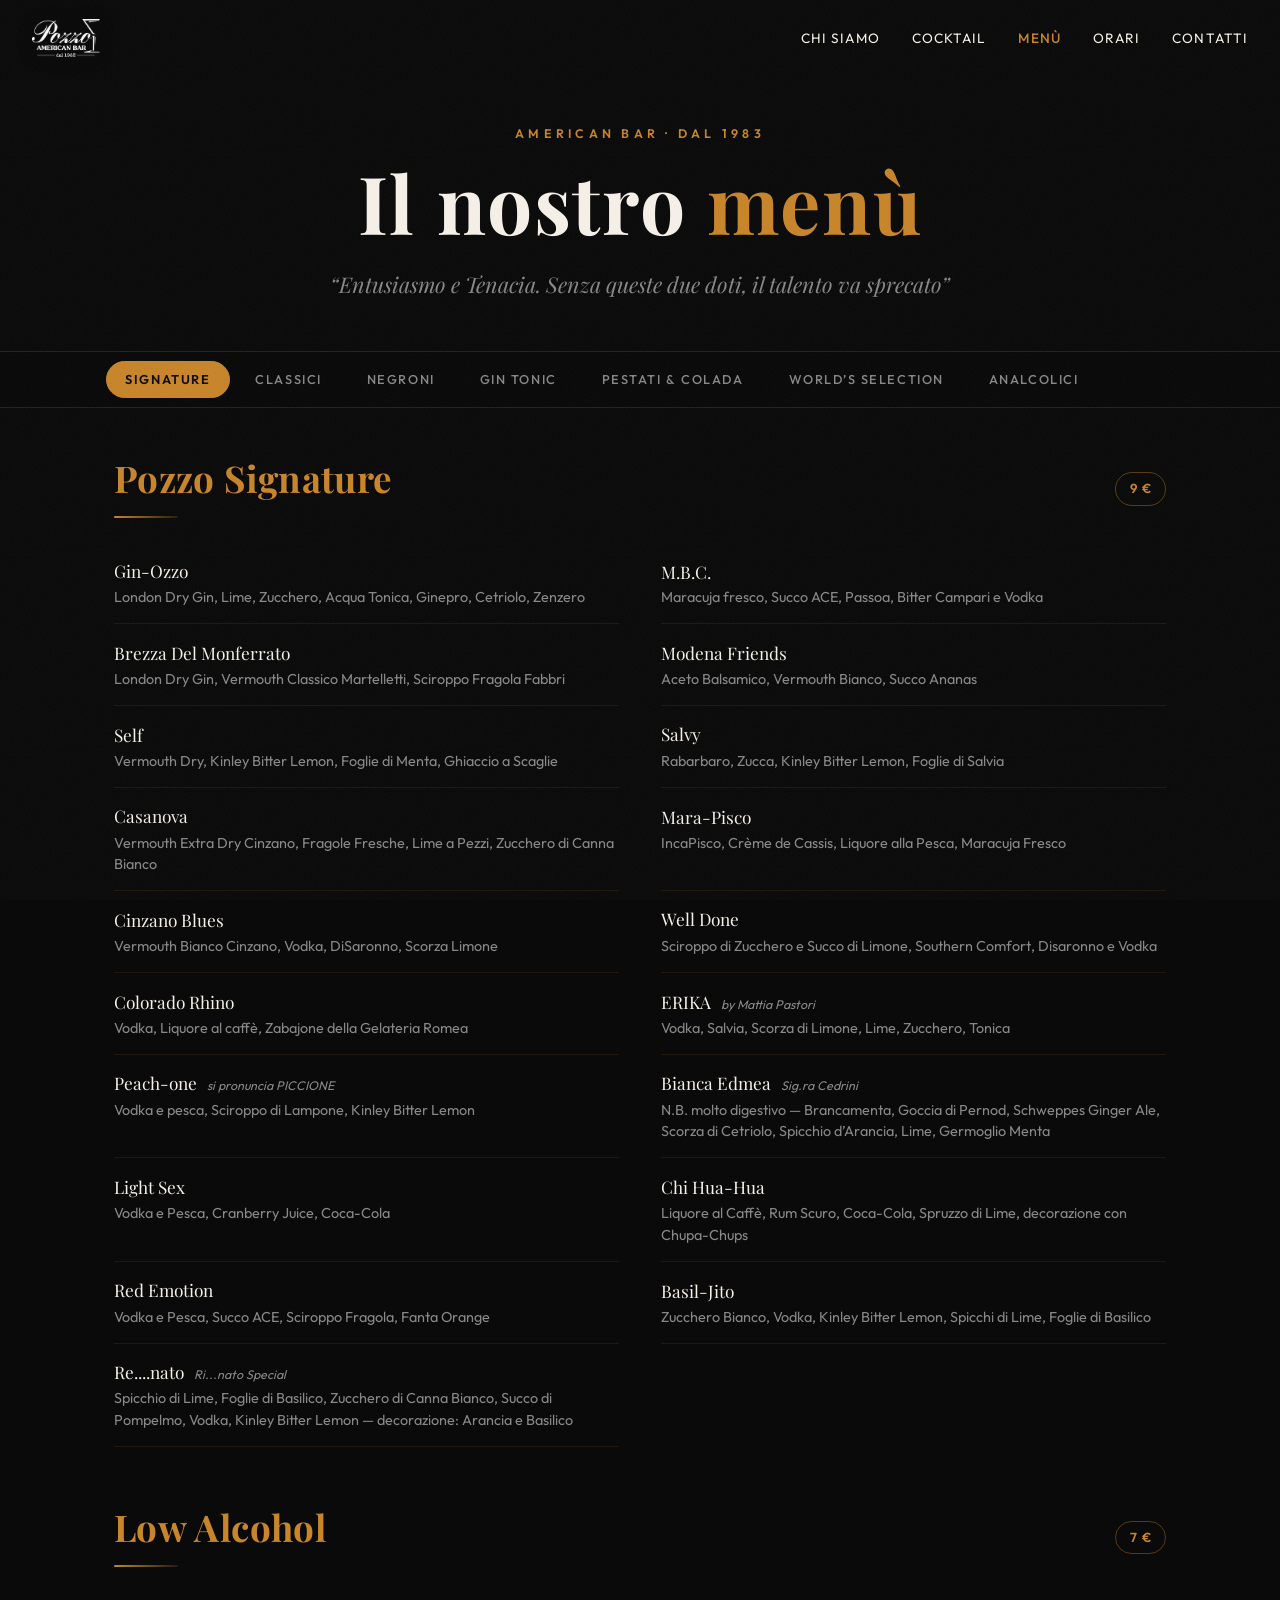
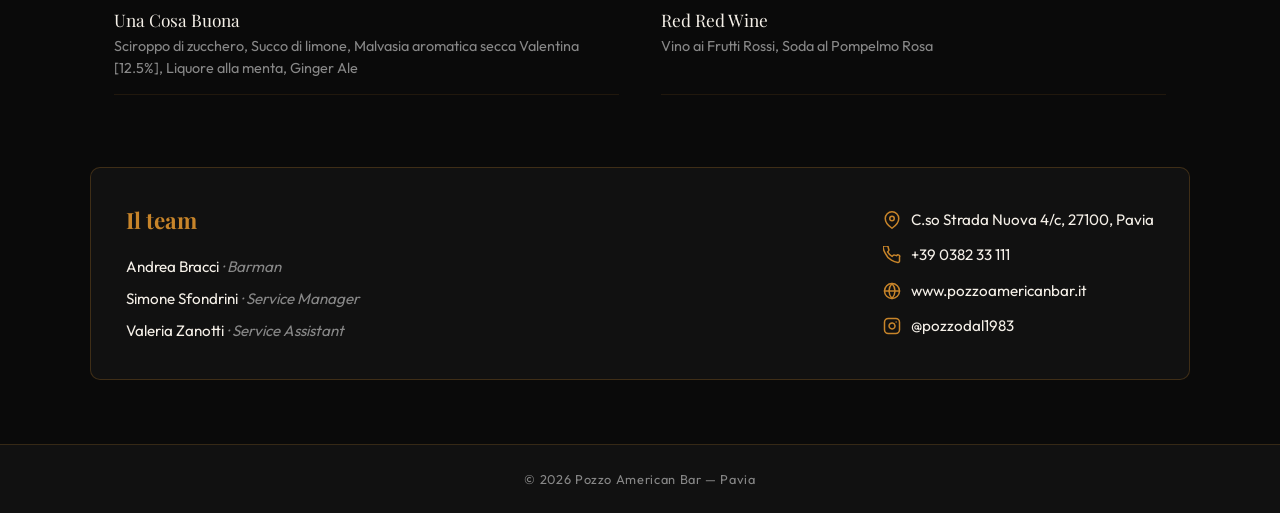
==== commit 3a5bc58b: "Fix mobile bugs: centered hero logo, robust collapsing navbar, 2-col gallery - Center the hero logo " ====
--- a/menu.html
+++ b/menu.html
@@ -10,16 +10,16 @@
   <link rel="preconnect" href="https://fonts.googleapis.com">
   <link rel="preconnect" href="https://fonts.gstatic.com" crossorigin>
   <link href="https://fonts.googleapis.com/css2?family=Outfit:wght@300;400;500;600&family=Playfair+Display:ital,wght@0,400;0,700;1,400&display=swap" rel="stylesheet">
-  <link rel="stylesheet" href="style.css">
-  <link rel="stylesheet" href="menu.css">
+  <link rel="stylesheet" href="style.css?v=3">
+  <link rel="stylesheet" href="menu.css?v=3">
 </head>
 <body>
   <a href="#menu" class="skip-link">Vai al menù</a>
 
   <!-- NAVBAR -->
   <nav class="navbar" id="navbar">
-    <a href="index.html#hero" class="navbar__logo" aria-label="Pozzo American Bar"><img src="assets/logo-transparent.png" alt="Pozzo American Bar"></a>
-    <button class="navbar__toggle" id="navToggle" aria-label="Menu">
+    <a href="index.html#hero" class="navbar__logo" aria-label="Pozzo American Bar"><img src="assets/logo-transparent.png?v=2" alt="Pozzo American Bar" height="38"></a>
+    <button class="navbar__toggle" id="navToggle" aria-label="Menu" aria-expanded="false" aria-controls="navLinks">
       <span></span><span></span><span></span>
     </button>
     <ul class="navbar__links" id="navLinks">
@@ -287,7 +287,7 @@
     <p>&copy; 2026 Pozzo American Bar &mdash; Pavia</p>
   </footer>
 
-  <script src="script.js"></script>
-  <script src="menu.js"></script>
+  <script src="script.js?v=3"></script>
+  <script src="menu.js?v=2"></script>
 </body>
 </html>
--- a/style.css
+++ b/style.css
@@ -22,6 +22,7 @@
   font-family: var(--font-sans);
   font-size: 1rem;
   line-height: 1.6;
+  overflow-x: hidden;   /* guard against mobile horizontal scroll */
 }
 body::after {
   content: '';
@@ -156,7 +157,7 @@
 .hero {
   position: relative;
   min-height: 100dvh;
-  background-image: url('assets/hero.webp');
+  background-image: url('assets/hero.webp?v=2');
   background-size: cover;
   background-position: center center;
   display: flex;
@@ -177,7 +178,7 @@
 .hero__logo {
   width: clamp(200px, 40vw, 420px);
   height: auto;
-  margin-bottom: 1.8rem;
+  margin: 0 auto 1.8rem;   /* centre the block logo */
   filter: drop-shadow(0 2px 12px rgba(0,0,0,0.5));
 }
 .hero__tagline {
@@ -316,20 +317,37 @@
   .cocktail__grid { grid-template-columns: repeat(2, 1fr); }
 }
 
-@media (max-width: 480px) {
-  .cocktail__grid { grid-template-columns: 1fr; }
+/* Mobile / small-tablet navbar: collapse to a hamburger + dropdown */
+@media (max-width: 820px) {
+  .navbar { padding: 1rem 1.25rem; }
   .navbar__toggle { display: flex; }
   .navbar__links {
     display: none;
     position: absolute;
     top: 100%; left: 0; right: 0;
     flex-direction: column;
+    align-items: center;
     background-color: var(--bg-secondary);
-    padding: 1rem 2rem;
-    gap: 1rem;
+    padding: 1.1rem 1.25rem 1.4rem;
+    gap: 0.2rem;
     border-bottom: 1px solid var(--accent);
+    box-shadow: 0 16px 34px rgba(0, 0, 0, 0.5);
   }
   .navbar__links.open { display: flex; }
+  .navbar__links a {
+    width: 100%;
+    text-align: center;
+    padding: 0.85rem 0;
+    font-size: 0.95rem;
+  }
+  /* animate the hamburger into an X when open */
+  .navbar__toggle.open span:nth-child(1) { transform: translateY(7px) rotate(45deg); }
+  .navbar__toggle.open span:nth-child(2) { opacity: 0; }
+  .navbar__toggle.open span:nth-child(3) { transform: translateY(-7px) rotate(-45deg); }
+}
+
+@media (max-width: 480px) {
+  .cocktail__grid { grid-template-columns: 1fr; }
 }
 
 /* ── Cocktail Gallery ── */
@@ -371,6 +389,6 @@
 @media (max-width: 900px) {
   .gallery__grid { grid-template-columns: repeat(2, 1fr); }
 }
-@media (max-width: 420px) {
+@media (max-width: 360px) {
   .gallery__grid { grid-template-columns: 1fr; gap: 1.1rem; }
 }
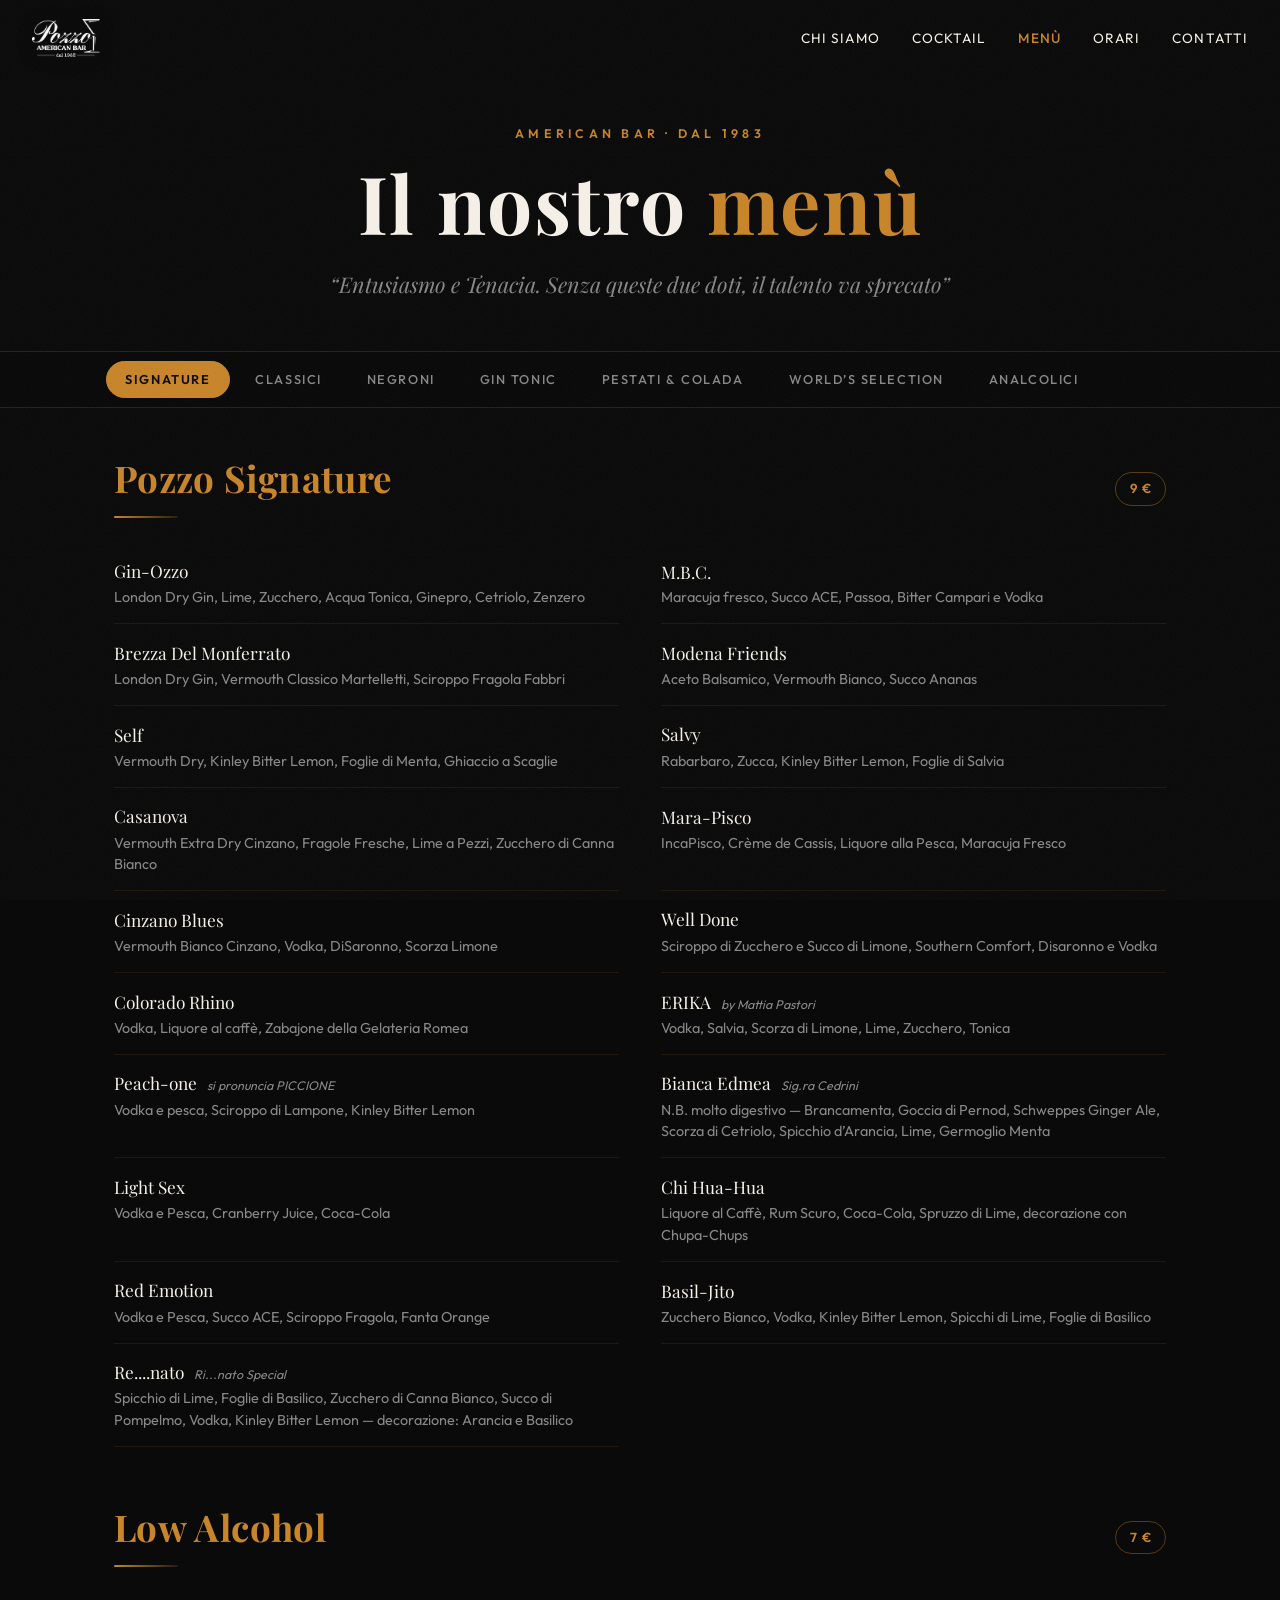
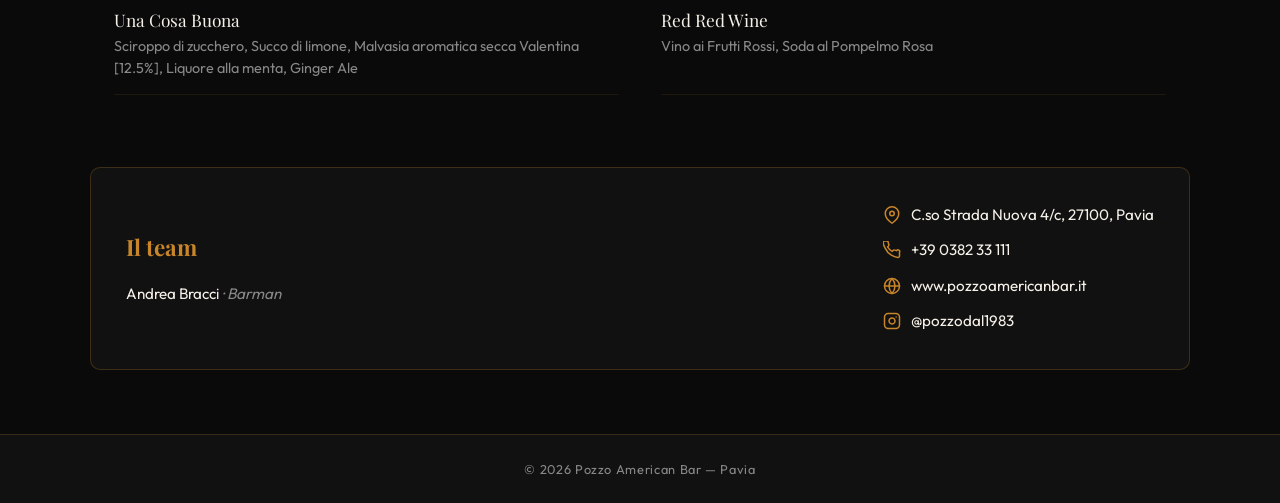
==== commit 4263afc2: "Add professional photos throughout: 4 cocktails, aperitivo buffet, interiors; expand Chi siamo; trim" ====
--- a/menu.html
+++ b/menu.html
@@ -10,7 +10,7 @@
   <link rel="preconnect" href="https://fonts.googleapis.com">
   <link rel="preconnect" href="https://fonts.gstatic.com" crossorigin>
   <link href="https://fonts.googleapis.com/css2?family=Outfit:wght@300;400;500;600&family=Playfair+Display:ital,wght@0,400;0,700;1,400&display=swap" rel="stylesheet">
-  <link rel="stylesheet" href="style.css?v=3">
+  <link rel="stylesheet" href="style.css?v=4">
   <link rel="stylesheet" href="menu.css?v=3">
 </head>
 <body>
@@ -259,8 +259,6 @@
       <h2 class="menu-team__title">Il team</h2>
       <div class="menu-team__people">
         <p class="menu-team__person">Andrea Bracci <span>· Barman</span></p>
-        <p class="menu-team__person">Simone Sfondrini <span>· Service Manager</span></p>
-        <p class="menu-team__person">Valeria Zanotti <span>· Service Assistant</span></p>
       </div>
     </div>
     <div class="menu-team__contacts">
--- a/style.css
+++ b/style.css
@@ -22,7 +22,7 @@
   font-family: var(--font-sans);
   font-size: 1rem;
   line-height: 1.6;
-  overflow-x: hidden;   /* guard against mobile horizontal scroll */
+  overflow-x: clip;   /* guard against horizontal scroll WITHOUT breaking position:fixed on iOS Safari */
 }
 body::after {
   content: '';
@@ -224,7 +224,10 @@
   max-width: 680px;
   line-height: 1.8;
   font-style: italic;
-}
+  position: relative;
+  z-index: 1;
+}
+.chi-siamo__text + .chi-siamo__text { margin-top: 1.4rem; }
 
 /* ── Cocktail ── */
 .cocktail__intro {
@@ -268,6 +271,36 @@
   color: var(--accent);
   white-space: nowrap;
   margin-left: auto;
+}
+
+/* ── Happy Hour ── */
+.happy-hour { text-align: center; }
+.happy-hour__intro {
+  font-family: var(--font-serif);
+  font-size: clamp(1.1rem, 2.5vw, 1.5rem);
+  font-style: italic;
+  color: var(--text-primary);
+  margin-bottom: 2.5rem;
+  letter-spacing: 0.03em;
+}
+.happy-hour__card {
+  max-width: 560px;
+  margin: 0 auto;
+  padding: 2.25rem 2rem;
+  border: 1px solid rgba(200, 133, 42, 0.4);
+  border-radius: 6px;
+  background-color: rgba(200, 133, 42, 0.05);
+}
+.happy-hour__deal {
+  font-family: var(--font-serif);
+  font-size: clamp(1.2rem, 3vw, 1.6rem);
+  color: var(--accent);
+  margin-bottom: 1rem;
+}
+.happy-hour__note {
+  font-size: 0.95rem;
+  color: var(--text-muted);
+  line-height: 1.7;
 }
 
 /* ── Orari ── */
@@ -392,3 +425,78 @@
 @media (max-width: 360px) {
   .gallery__grid { grid-template-columns: 1fr; gap: 1.1rem; }
 }
+
+/* ── Aperitivo gallery (Happy Hour) ── */
+.aperitivo__gallery {
+  display: grid;
+  grid-template-columns: 1fr 1.4fr 1fr;
+  gap: 0.9rem;
+  margin-top: 3rem;
+}
+.aperitivo__item {
+  margin: 0;
+  overflow: hidden;
+  border-radius: 6px;
+  border: 1px solid rgba(200, 133, 42, 0.28);
+  background-color: var(--bg-secondary);
+  box-shadow: 0 8px 28px rgba(18, 8, 0, 0.5);
+}
+.aperitivo__item--tall { aspect-ratio: 4 / 5; }
+.aperitivo__item--wide { aspect-ratio: 3 / 2; align-self: center; }
+.aperitivo__item img {
+  width: 100%;
+  height: 100%;
+  object-fit: cover;
+  display: block;
+  filter: brightness(0.95) saturate(1.05);
+  transition: transform 0.6s ease, filter 0.5s ease;
+}
+.aperitivo__item:hover { border-color: var(--accent); }
+.aperitivo__item:hover img { transform: scale(1.05); filter: brightness(1.08) saturate(1.2); }
+
+@media (max-width: 760px) {
+  .aperitivo__gallery { grid-template-columns: 1fr 1fr; }
+  .aperitivo__item--wide { grid-column: 1 / -1; }
+}
+@media (max-width: 420px) {
+  .aperitivo__gallery { grid-template-columns: 1fr; }
+}
+
+/* ── Il locale ── */
+.locale__intro {
+  font-family: var(--font-serif);
+  font-size: clamp(1.05rem, 2.3vw, 1.35rem);
+  font-style: italic;
+  color: var(--text-primary);
+  max-width: 680px;
+  line-height: 1.7;
+  margin-bottom: 2.5rem;
+}
+.locale__gallery {
+  display: grid;
+  grid-template-columns: repeat(2, 1fr);
+  gap: 1rem;
+}
+.locale__item {
+  margin: 0;
+  overflow: hidden;
+  border-radius: 6px;
+  border: 1px solid rgba(200, 133, 42, 0.28);
+  background-color: var(--bg-secondary);
+  aspect-ratio: 3 / 2;
+  box-shadow: 0 8px 28px rgba(18, 8, 0, 0.5);
+}
+.locale__item img {
+  width: 100%;
+  height: 100%;
+  object-fit: cover;
+  display: block;
+  filter: brightness(0.95) saturate(1.05);
+  transition: transform 0.6s ease, filter 0.5s ease;
+}
+.locale__item:hover { border-color: var(--accent); }
+.locale__item:hover img { transform: scale(1.04); filter: brightness(1.08) saturate(1.2); }
+
+@media (max-width: 700px) {
+  .locale__gallery { grid-template-columns: 1fr; }
+}
